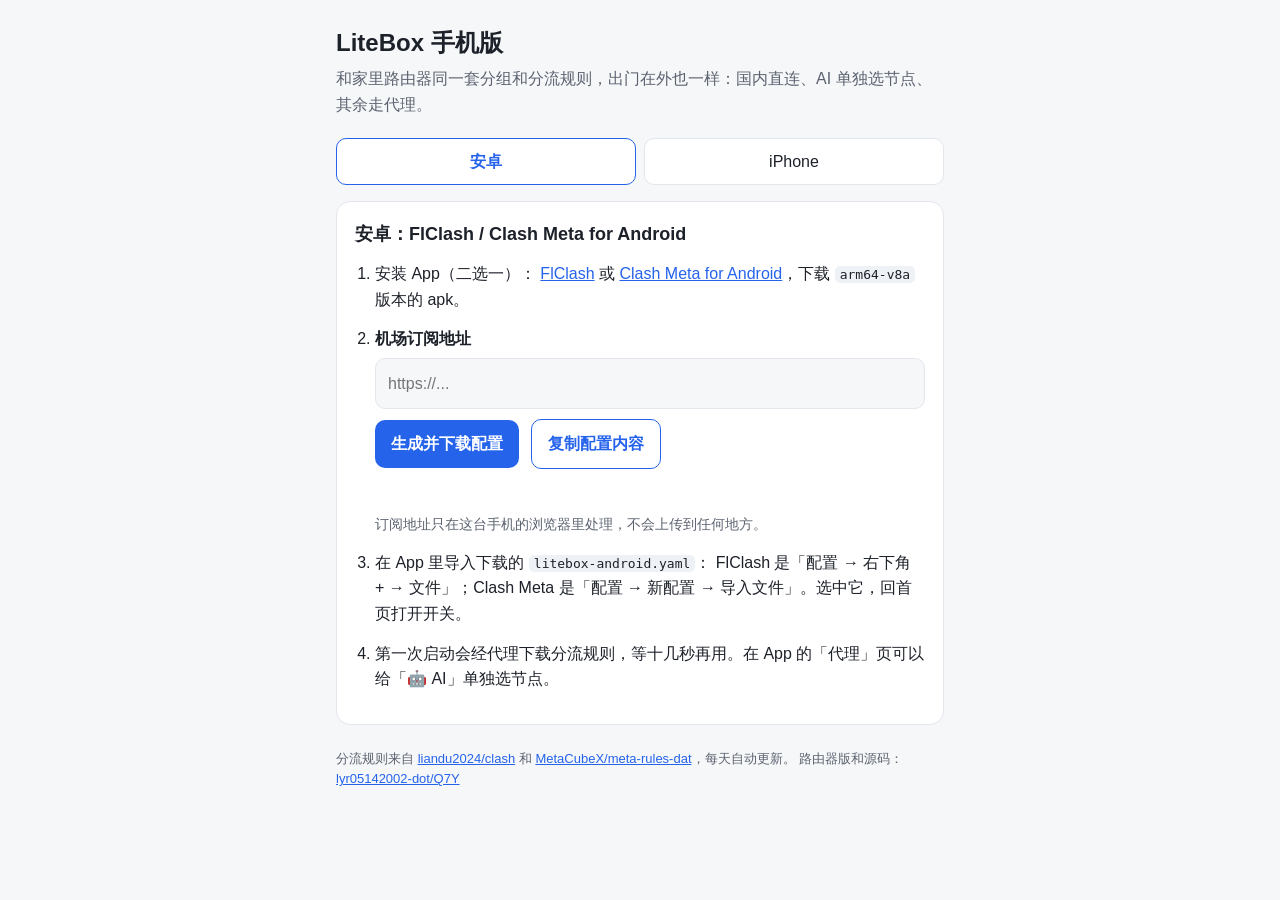
==== docs/index.html @ cc6c3b87 "Add mobile configs and Open-Box inspired improvements; release v0.2.0 Mobile: docs/mobile/android.ya" ====
<!doctype html>
<html lang="zh-CN">
<head>
<meta charset="utf-8">
<meta name="viewport" content="width=device-width, initial-scale=1">
<title>LiteBox 手机版</title>
<meta name="description" content="生成和路由器同一套分流规则的手机配置：安卓 FlClash / Clash Meta，iPhone Shadowrocket">
<style>
  :root {
    --bg: #f6f7f9; --card: #ffffff; --text: #1d2129; --muted: #5c6370; --line: #e3e6eb;
    --accent: #2563eb; --accent-text: #ffffff; --ok: #15803d; --err: #b91c1c; --code: #eef1f5;
  }
  @media (prefers-color-scheme: dark) {
    :root:not([data-theme="light"]) {
      --bg: #111316; --card: #1b1e23; --text: #e6e8eb; --muted: #9aa1ab; --line: #2c3037;
      --accent: #5b8cff; --accent-text: #0b0d10; --ok: #4ade80; --err: #f87171; --code: #23272e;
    }
  }
  :root[data-theme="dark"] {
    --bg: #111316; --card: #1b1e23; --text: #e6e8eb; --muted: #9aa1ab; --line: #2c3037;
    --accent: #5b8cff; --accent-text: #0b0d10; --ok: #4ade80; --err: #f87171; --code: #23272e;
  }
  * { box-sizing: border-box; }
  body {
    margin: 0; background: var(--bg); color: var(--text);
    font: 16px/1.6 -apple-system, BlinkMacSystemFont, "PingFang SC", "Microsoft YaHei", "Noto Sans SC", sans-serif;
  }
  main { max-width: 640px; margin: 0 auto; padding: 24px 16px 48px; }
  h1 { font-size: 24px; margin: 0 0 4px; }
  .lead { color: var(--muted); margin: 0 0 20px; }
  .tabs { display: flex; gap: 8px; margin-bottom: 16px; }
  .tab {
    flex: 1; padding: 10px; border: 1px solid var(--line); border-radius: 10px; background: var(--card);
    color: var(--text); font: inherit; cursor: pointer;
  }
  .tab[aria-selected="true"] { border-color: var(--accent); color: var(--accent); font-weight: 600; }
  section.card { background: var(--card); border: 1px solid var(--line); border-radius: 14px; padding: 18px; }
  section.card[hidden] { display: none; }
  h2 { font-size: 18px; margin: 0 0 12px; }
  ol { padding-left: 20px; margin: 0; }
  li { margin: 0 0 14px; }
  label { display: block; font-weight: 600; margin-bottom: 6px; }
  input[type="url"] {
    width: 100%; padding: 12px; border: 1px solid var(--line); border-radius: 10px;
    background: var(--bg); color: var(--text); font: inherit;
  }
  .btn {
    display: inline-block; margin: 10px 8px 0 0; padding: 11px 16px; border: 0; border-radius: 10px;
    background: var(--accent); color: var(--accent-text); font: inherit; font-weight: 600; text-decoration: none; cursor: pointer;
  }
  .btn.secondary { background: transparent; color: var(--accent); border: 1px solid var(--accent); }
  .msg { min-height: 1.6em; margin-top: 8px; font-size: 14px; }
  .msg.ok { color: var(--ok); } .msg.err { color: var(--err); }
  .note { color: var(--muted); font-size: 14px; }
  code { background: var(--code); padding: 1px 5px; border-radius: 5px; font-size: 13px; white-space: nowrap; }
  a { color: var(--accent); }
  footer { margin-top: 24px; color: var(--muted); font-size: 13px; }
</style>
</head>
<body>
<main>
  <h1>LiteBox 手机版</h1>
  <p class="lead">和家里路由器同一套分组和分流规则，出门在外也一样：国内直连、AI 单独选节点、其余走代理。</p>

  <div class="tabs" role="tablist">
    <button class="tab" role="tab" id="tab-android" aria-controls="android" aria-selected="true">安卓</button>
    <button class="tab" role="tab" id="tab-ios" aria-controls="ios" aria-selected="false">iPhone</button>
  </div>

  <section class="card" id="android" role="tabpanel" aria-labelledby="tab-android">
    <h2>安卓：FlClash / Clash Meta for Android</h2>
    <ol>
      <li>安装 App（二选一）：
        <a href="https://github.com/chen08209/FlClash/releases/latest">FlClash</a> 或
        <a href="https://github.com/MetaCubeX/ClashMetaForAndroid/releases/latest">Clash Meta for Android</a>，下载 <code>arm64-v8a</code> 版本的 apk。</li>
      <li>
        <label for="sub">机场订阅地址</label>
        <input type="url" id="sub" placeholder="https://..." autocomplete="off" autocapitalize="off" spellcheck="false">
        <button class="btn" id="gen">生成并下载配置</button>
        <button class="btn secondary" id="copy-yaml">复制配置内容</button>
        <div class="msg" id="msg" role="status"></div>
        <p class="note">订阅地址只在这台手机的浏览器里处理，不会上传到任何地方。</p>
      </li>
      <li>在 App 里导入下载的 <code>litebox-android.yaml</code>：
        FlClash 是「配置 → 右下角 + → 文件」；Clash Meta 是「配置 → 新配置 → 导入文件」。选中它，回首页打开开关。</li>
      <li>第一次启动会经代理下载分流规则，等十几秒再用。在 App 的「代理」页可以给「🤖 AI」单独选节点。</li>
    </ol>
  </section>

  <section class="card" id="ios" role="tabpanel" aria-labelledby="tab-ios" hidden>
    <h2>iPhone：Shadowrocket</h2>
    <ol>
      <li>在 App Store（非中国大陆区账号）安装 Shadowrocket。</li>
      <li>Shadowrocket 首页右上角 <code>+</code>，类型选 <code>Subscribe</code>，填机场订阅地址并保存。</li>
      <li>导入 LiteBox 规则配置：
        <br><a class="btn" id="sr-import" href="#">一键导入 Shadowrocket</a>
        <button class="btn secondary" id="copy-sr">复制配置地址</button>
        <div class="msg" id="msg-ios" role="status"></div>
        <p class="note">一键导入没反应时：复制地址，在 Shadowrocket「配置 → 右上角 +」粘贴下载。</p></li>
      <li>在「配置」页点刚下载的 <code>shadowrocket.conf</code> →「使用配置」，回首页「全局路由」选「配置」，打开开关。</li>
    </ol>
  </section>

  <footer>
    分流规则来自 <a href="https://github.com/liandu2024/clash">liandu2024/clash</a> 和
    <a href="https://github.com/MetaCubeX/meta-rules-dat">MetaCubeX/meta-rules-dat</a>，每天自动更新。
    路由器版和源码：<a href="https://github.com/lyr05142002-dot/Q7Y">lyr05142002-dot/Q7Y</a>
  </footer>
</main>
<script>
(function () {
  var SR_CONF = "https://raw.githubusercontent.com/lyr05142002-dot/Q7Y/main/docs/mobile/shadowrocket.conf";
  var tabs = document.querySelectorAll(".tab");
  function show(id) {
    tabs.forEach(function (t) {
      var on = t.getAttribute("aria-controls") === id;
      t.setAttribute("aria-selected", on ? "true" : "false");
      document.getElementById(t.getAttribute("aria-controls")).hidden = !on;
    });
  }
  tabs.forEach(function (t) { t.addEventListener("click", function () { show(t.getAttribute("aria-controls")); }); });
  if (/iPhone|iPad|iPod/.test(navigator.userAgent)) show("ios");

  var msg = document.getElementById("msg");
  function say(el, text, ok) { el.textContent = text; el.className = "msg " + (ok ? "ok" : "err"); }

  function copy(text, el, done) {
    function fallback() {
      var ta = document.createElement("textarea");
      ta.value = text; document.body.appendChild(ta); ta.select();
      try { document.execCommand("copy"); say(el, done, true); } catch (e) { say(el, "复制失败，请手动复制。", false); }
      document.body.removeChild(ta);
    }
    if (navigator.clipboard && window.isSecureContext) {
      navigator.clipboard.writeText(text).then(function () { say(el, done, true); }, fallback);
    } else { fallback(); }
  }

  function build() {
    var sub = document.getElementById("sub").value.trim();
    if (!/^https?:\/\/\S+$/i.test(sub)) {
      say(msg, "请填完整的订阅地址（以 http:// 或 https:// 开头）。", false);
      return Promise.reject();
    }
    return fetch("mobile/android.yaml", { cache: "no-cache" }).then(function (r) {
      if (!r.ok) throw new Error(r.status);
      return r.text();
    }).then(function (tpl) {
      // YAML 单引号字符串里的单引号写成两个
      return tpl.split("__SUB_URL__").join(sub.replace(/'/g, "''"));
    }).catch(function (e) {
      if (e) say(msg, "读取配置模板失败，请检查网络后重试。", false);
      throw e;
    });
  }

  document.getElementById("gen").addEventListener("click", function () {
    build().then(function (yaml) {
      var a = document.createElement("a");
      a.href = URL.createObjectURL(new Blob([yaml], { type: "application/x-yaml" }));
      a.download = "litebox-android.yaml";
      document.body.appendChild(a); a.click(); document.body.removeChild(a);
      setTimeout(function () { URL.revokeObjectURL(a.href); }, 10000);
      say(msg, "已生成 litebox-android.yaml，去 App 里导入。", true);
    }, function () {});
  });
  document.getElementById("copy-yaml").addEventListener("click", function () {
    build().then(function (yaml) {
      copy(yaml, msg, "已复制。也可以在 App 里新建配置后粘贴。");
    }, function () {});
  });

  document.getElementById("sr-import").href = "shadowrocket://config/add/" + SR_CONF;
  document.getElementById("copy-sr").addEventListener("click", function () {
    copy(SR_CONF, document.getElementById("msg-ios"), "已复制配置地址。");
  });
})();
</script>
</body>
</html>
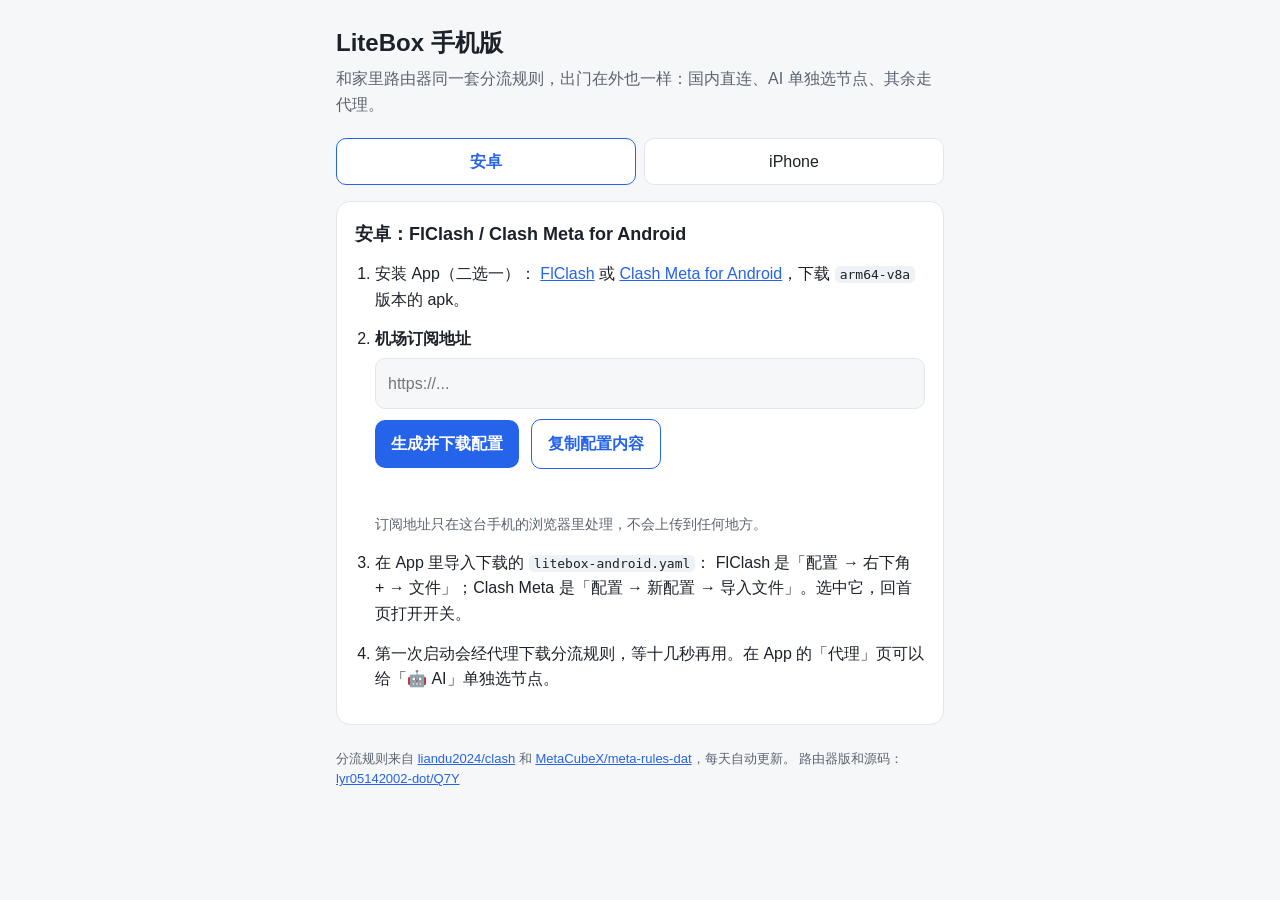
==== commit f86ae45a: "LuCI page for the subscription, per-AI groups, review fixes; v0.6.0 - LuCI 21.02+ page (Services -> " ====
--- a/docs/index.html
+++ b/docs/index.html
@@ -60,7 +60,7 @@
 <body>
 <main>
   <h1>LiteBox 手机版</h1>
-  <p class="lead">和家里路由器同一套分组和分流规则，出门在外也一样：国内直连、AI 单独选节点、其余走代理。</p>
+  <p class="lead">和家里路由器同一套分流规则，出门在外也一样：国内直连、AI 单独选节点、其余走代理。</p>
 
   <div class="tabs" role="tablist">
     <button class="tab" role="tab" id="tab-android" aria-controls="android" aria-selected="true">安卓</button>
